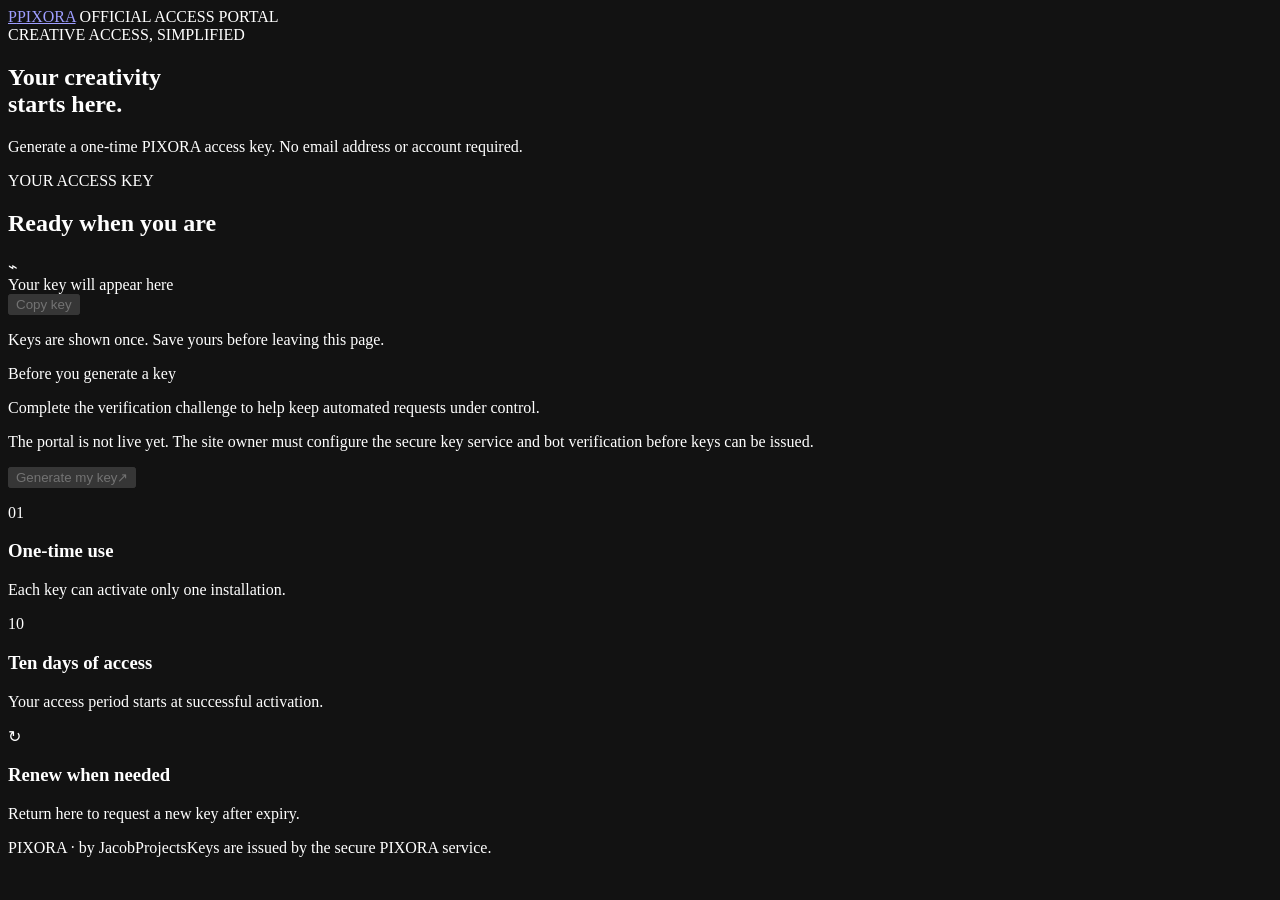
==== key-portal/index.html @ 9bfa37a0 "feat: add static PIXORA key portal frontend" ====
<!doctype html>
<html lang="en">
<head>
  <meta charset="utf-8">
  <meta name="viewport" content="width=device-width, initial-scale=1">
  <meta name="color-scheme" content="dark">
  <meta name="theme-color" content="#11111a">
  <meta name="description" content="Request a PIXORA one-time access key.">
  <title>PIXORA Key Portal</title>
  <link rel="stylesheet" href="./style.css">
  <script src="./portal-config.js"></script>
</head>
<body>
  <main class="shell">
    <header class="topbar">
      <a class="brand" href="./" aria-label="PIXORA Key Portal home"><span class="brand-mark">P</span><span>PIXORA</span></a>
      <span class="top-label">OFFICIAL ACCESS PORTAL</span>
    </header>

    <section class="hero">
      <div class="eyebrow"><span class="pulse"></span> CREATIVE ACCESS, SIMPLIFIED</div>
      <h1>Your creativity<br><span>starts here.</span></h1>
      <p class="intro">Generate a one-time PIXORA access key. No email address or account required.</p>

      <div class="key-card">
        <div class="card-heading">
          <div>
            <span class="section-label">YOUR ACCESS KEY</span>
            <h2 id="card-title">Ready when you are</h2>
          </div>
          <span class="lock-icon" aria-hidden="true">⌁</span>
        </div>
        <div id="key-output" class="key-output" aria-live="polite">
          <span class="placeholder-key">Your key will appear here</span>
        </div>
        <button id="copy-button" class="button button-secondary" type="button" disabled>Copy key</button>
        <p id="key-note" class="fine-print">Keys are shown once. Save yours before leaving this page.</p>
      </div>

      <div class="challenge-wrap">
        <p class="challenge-title">Before you generate a key</p>
        <p class="challenge-copy">Complete the verification challenge to help keep automated requests under control.</p>
        <div id="captcha-container" class="captcha-container">
          <p id="setup-notice" class="setup-notice">The portal is not live yet. The site owner must configure the secure key service and bot verification before keys can be issued.</p>
          <div id="turnstile-slot"></div>
        </div>
        <button id="generate-button" class="button button-primary" type="button" disabled>
          <span>Generate my key</span><span aria-hidden="true">↗</span>
        </button>
        <p id="status" class="status" role="status" aria-live="polite"></p>
      </div>
    </section>

    <section class="benefits" aria-label="Key details">
      <article><span class="benefit-icon">01</span><div><h3>One-time use</h3><p>Each key can activate only one installation.</p></div></article>
      <article><span class="benefit-icon">10</span><div><h3>Ten days of access</h3><p>Your access period starts at successful activation.</p></div></article>
      <article><span class="benefit-icon">↻</span><div><h3>Renew when needed</h3><p>Return here to request a new key after expiry.</p></div></article>
    </section>

    <footer><span>PIXORA · by JacobProjects</span><span>Keys are issued by the secure PIXORA service.</span></footer>
  </main>

  <script>
    (() => {
      const config = window.PIXORA_PORTAL_CONFIG || {};
      const generateButton = document.getElementById('generate-button');
      const copyButton = document.getElementById('copy-button');
      const keyOutput = document.getElementById('key-output');
      const cardTitle = document.getElementById('card-title');
      const keyNote = document.getElementById('key-note');
      const status = document.getElementById('status');
      const setupNotice = document.getElementById('setup-notice');
      let captchaToken = '';
      let issuedKey = '';

      const configured = Boolean(config.apiBaseUrl && config.turnstileSiteKey &&
        !config.apiBaseUrl.includes('YOUR_') && !config.turnstileSiteKey.includes('YOUR_'));

      function setStatus(message, kind = '') {
        status.textContent = message;
        status.className = 'status' + (kind ? ' ' + kind : '');
      }

      if (configured) {
        setupNotice.hidden = true;
        const script = document.createElement('script');
        script.src = 'https://challenges.cloudflare.com/turnstile/v0/api.js?onload=pixoraTurnstileReady&render=explicit';
        script.async = true;
        script.defer = true;
        window.pixoraTurnstileReady = () => {
          window.turnstile.render('#turnstile-slot', {
            sitekey: config.turnstileSiteKey,
            callback: token => {
              captchaToken = token;
              generateButton.disabled = false;
            },
            'expired-callback': () => {
              captchaToken = '';
              generateButton.disabled = true;
            },
            'error-callback': () => {
              captchaToken = '';
              generateButton.disabled = true;
              setStatus('Verification could not load. Please try again.', 'error');
            }
          });
        };
        document.head.appendChild(script);
      }

      generateButton.addEventListener('click', async () => {
        if (!configured || !captchaToken || generateButton.disabled) return;
        generateButton.disabled = true;
        setStatus('Requesting a key securely…');
        try {
          const response = await fetch(config.apiBaseUrl.replace(/\/$/, '') + '/issue-key', {
            method: 'POST',
            headers: { 'Content-Type': 'application/json' },
            body: JSON.stringify({ captchaToken })
          });
          const data = await response.json().catch(() => ({}));
          if (!response.ok || typeof data.key !== 'string' || !data.key) {
            throw new Error(data.error || 'A key could not be issued. Please wait and try again.');
          }
          issuedKey = data.key;
          keyOutput.textContent = issuedKey;
          keyOutput.classList.add('has-key');
          cardTitle.textContent = 'Your key is ready';
          keyNote.textContent = 'Copy this key now. For security, it will not be shown again after you leave or refresh this page.';
          copyButton.disabled = false;
          setStatus('Key generated. Activate it in PIXORA to start your 10-day period.', 'success');
          if (window.turnstile) window.turnstile.reset();
          captchaToken = '';
        } catch (error) {
          setStatus(error.message || 'Something went wrong. Please try again later.', 'error');
          if (window.turnstile) window.turnstile.reset();
          captchaToken = '';
        } finally {
          generateButton.disabled = true;
        }
      });

      copyButton.addEventListener('click', async () => {
        if (!issuedKey) return;
        try {
          await navigator.clipboard.writeText(issuedKey);
          copyButton.textContent = 'Copied!';
        } catch {
          setStatus('Copy was blocked by your browser. Select the key and copy it manually.', 'error');
        }
      });
    })();
  </script>
</body>
</html>
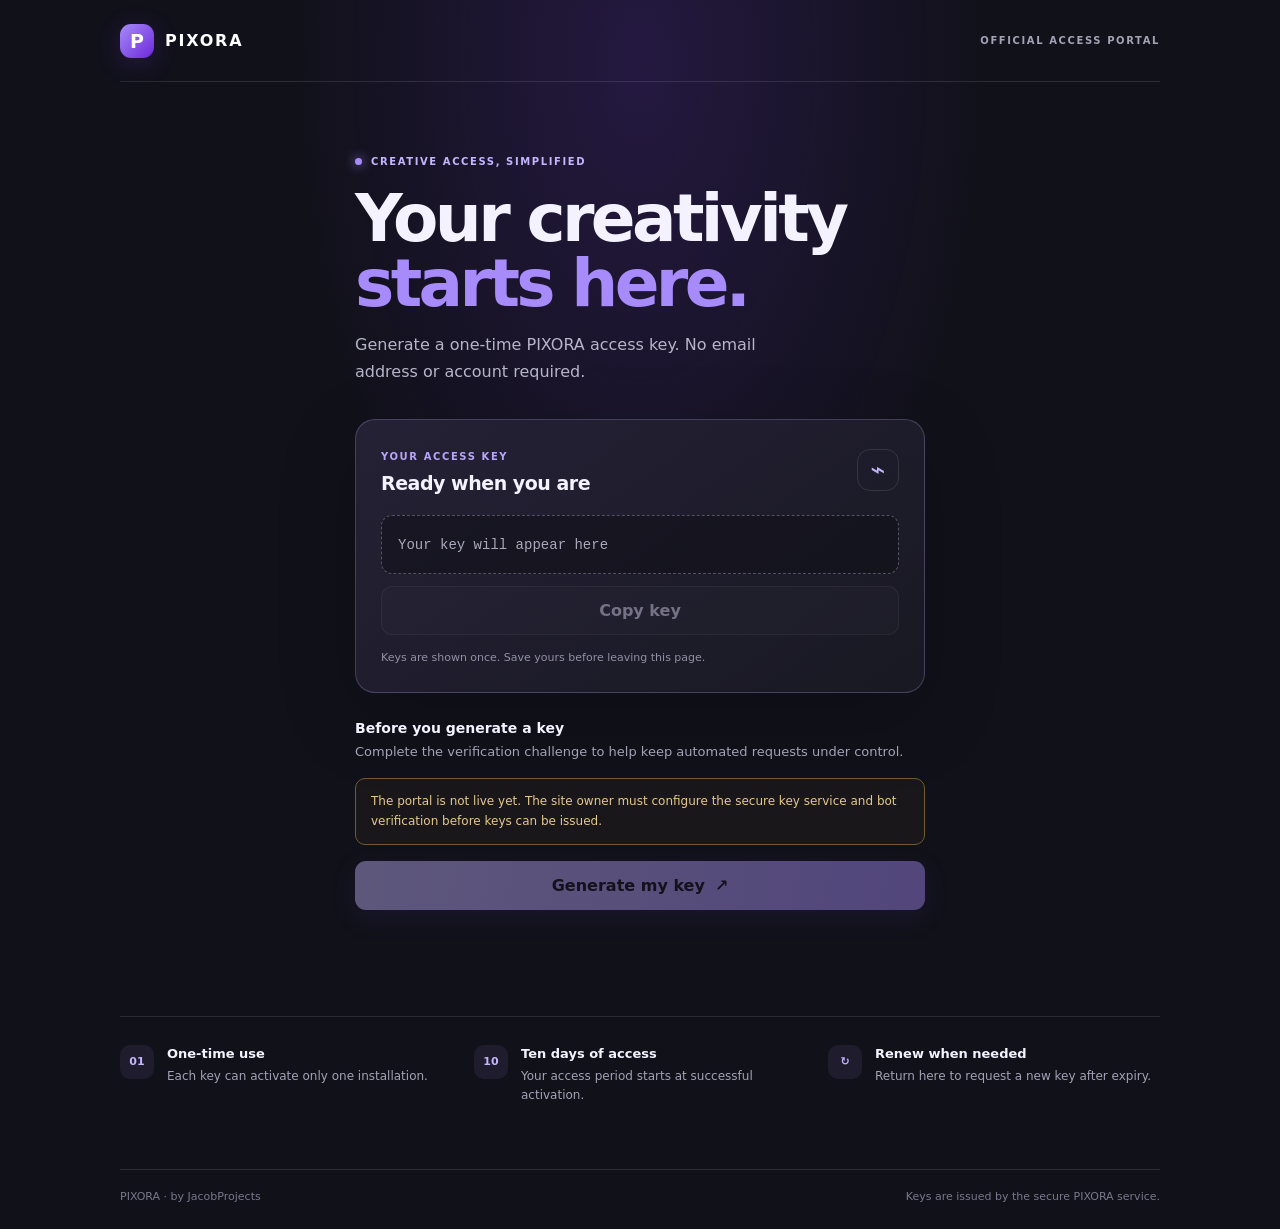
==== commit f6354671: "fix: match portal verification token to key API" ====
--- a/key-portal/index.html
+++ b/key-portal/index.html
@@ -116,7 +116,7 @@
           const response = await fetch(config.apiBaseUrl.replace(/\/$/, '') + '/issue-key', {
             method: 'POST',
             headers: { 'Content-Type': 'application/json' },
-            body: JSON.stringify({ captchaToken })
+            body: JSON.stringify({ turnstileToken: captchaToken })
           });
           const data = await response.json().catch(() => ({}));
           if (!response.ok || typeof data.key !== 'string' || !data.key) {
--- a/key-portal/style.css
+++ b/key-portal/style.css
@@ -0,0 +1,63 @@
+:root {
+  font-family: Inter, ui-sans-serif, system-ui, -apple-system, BlinkMacSystemFont, "Segoe UI", sans-serif;
+  color: #f4f2ff;
+  background: #11111a;
+  font-synthesis: none;
+  text-rendering: optimizeLegibility;
+  -webkit-font-smoothing: antialiased;
+  --muted: #a3a2b6;
+  --line: rgba(255,255,255,.11);
+  --violet: #a78bfa;
+  --panel: #191923;
+}
+* { box-sizing: border-box; }
+body { margin: 0; min-height: 100vh; background: radial-gradient(ellipse at 50% 5%, rgba(124,58,237,.18), transparent 38%), #11111a; }
+button, a { font: inherit; }
+.shell { width: min(100% - 40px, 1040px); margin: 0 auto; }
+.topbar { height: 82px; display: flex; align-items: center; justify-content: space-between; border-bottom: 1px solid var(--line); }
+.brand { display: inline-flex; align-items: center; gap: 11px; color: #fff; text-decoration: none; font-weight: 800; letter-spacing: .11em; }
+.brand-mark { display: grid; place-items: center; width: 34px; height: 34px; border-radius: 11px; background: linear-gradient(135deg,#a78bfa,#6d28d9); font-size: 19px; letter-spacing: 0; box-shadow: 0 5px 24px #7c3aed38; }
+.top-label, .eyebrow, .section-label { color: var(--muted); font-size: 10px; letter-spacing: .16em; font-weight: 750; }
+.hero { width: min(100%, 570px); margin: 74px auto 0; }
+.eyebrow { display: flex; align-items: center; gap: 9px; color: #c4b5fd; }
+.pulse { width: 7px; height: 7px; border-radius: 50%; background: #a78bfa; box-shadow: 0 0 12px #a78bfa; }
+h1 { margin: 19px 0 14px; font-size: clamp(42px, 7vw, 66px); line-height: .99; letter-spacing: -.055em; font-weight: 780; }
+h1 span { color: var(--violet); }
+.intro { max-width: 440px; margin: 0; color: #b7b5c9; font-size: 16px; line-height: 1.7; }
+.key-card { margin-top: 34px; padding: 25px; border: 1px solid rgba(196,181,253,.24); border-radius: 20px; background: linear-gradient(145deg,rgba(38,34,55,.97),rgba(25,25,35,.98)); box-shadow: 0 25px 80px #0003; }
+.card-heading { display: flex; align-items: center; justify-content: space-between; gap: 16px; }
+.section-label { color: #b7a5f9; }
+h2 { margin: 8px 0 0; font-size: 19px; letter-spacing: -.025em; }
+.lock-icon { display: grid; place-items: center; width: 42px; height: 42px; border: 1px solid var(--line); border-radius: 13px; color: #c4b5fd; font-size: 25px; }
+.key-output { display: flex; align-items: center; min-height: 59px; margin: 21px 0 12px; padding: 0 16px; border: 1px dashed #555064; border-radius: 11px; background: #11111a9c; color: #aaa8ba; font-family: ui-monospace, SFMono-Regular, Menlo, monospace; font-size: 14px; overflow-wrap: anywhere; }
+.key-output.has-key { color: #ddd6fe; border-style: solid; border-color: #8b5cf6; user-select: all; }
+.button { display: flex; align-items: center; justify-content: center; gap: 10px; width: 100%; min-height: 49px; border: 0; border-radius: 11px; font-weight: 720; cursor: pointer; transition: transform .15s, opacity .15s, background .15s; }
+.button:enabled:hover { transform: translateY(-1px); }
+.button:disabled { opacity: .43; cursor: not-allowed; }
+.button-primary { color: #17121f; background: linear-gradient(100deg,#c4b5fd,#a78bfa); box-shadow: 0 8px 25px #8b5cf62b; }
+.button-secondary { color: #e8e2ff; background: #ffffff0b; border: 1px solid var(--line); }
+.fine-print { margin: 14px 0 0; color: #9290a5; font-size: 11px; line-height: 1.6; }
+.challenge-wrap { margin-top: 27px; }
+.challenge-title { margin: 0 0 6px; font-size: 14px; font-weight: 700; }
+.challenge-copy { margin: 0; color: var(--muted); font-size: 13px; line-height: 1.6; }
+.captcha-container { margin: 16px 0; }
+.setup-notice { margin: 0; padding: 13px 15px; border: 1px solid #725b2f; border-radius: 10px; background: #5b43181f; color: #e5c98c; font-size: 12px; line-height: 1.6; }
+#turnstile-slot { min-height: 0; }
+.status { min-height: 20px; margin: 12px 0 0; color: var(--muted); font-size: 12px; line-height: 1.5; }
+.status.success { color: #86efac; }
+.status.error { color: #fca5a5; }
+.benefits { display: grid; grid-template-columns: repeat(3,1fr); gap: 22px; margin: 74px 0 64px; padding-top: 28px; border-top: 1px solid var(--line); }
+.benefits article { display: flex; align-items: flex-start; gap: 13px; }
+.benefit-icon { display: grid; place-items: center; flex: 0 0 34px; height: 34px; border-radius: 10px; background: #a78bfa16; color: #c4b5fd; font-size: 11px; font-weight: 800; }
+h3 { margin: 1px 0 6px; font-size: 13px; }
+.benefits p { margin: 0; color: var(--muted); font-size: 12px; line-height: 1.6; }
+footer { display: flex; justify-content: space-between; gap: 16px; padding: 20px 0 26px; border-top: 1px solid var(--line); color: #79788d; font-size: 11px; }
+@media (max-width: 650px) {
+  .shell { width: min(100% - 30px, 540px); }
+  .topbar { height: 68px; }
+  .top-label { font-size: 8px; }
+  .hero { margin-top: 52px; }
+  .key-card { padding: 19px; }
+  .benefits { grid-template-columns: 1fr; gap: 18px; margin: 50px 0 42px; }
+  footer { flex-direction: column; }
+}
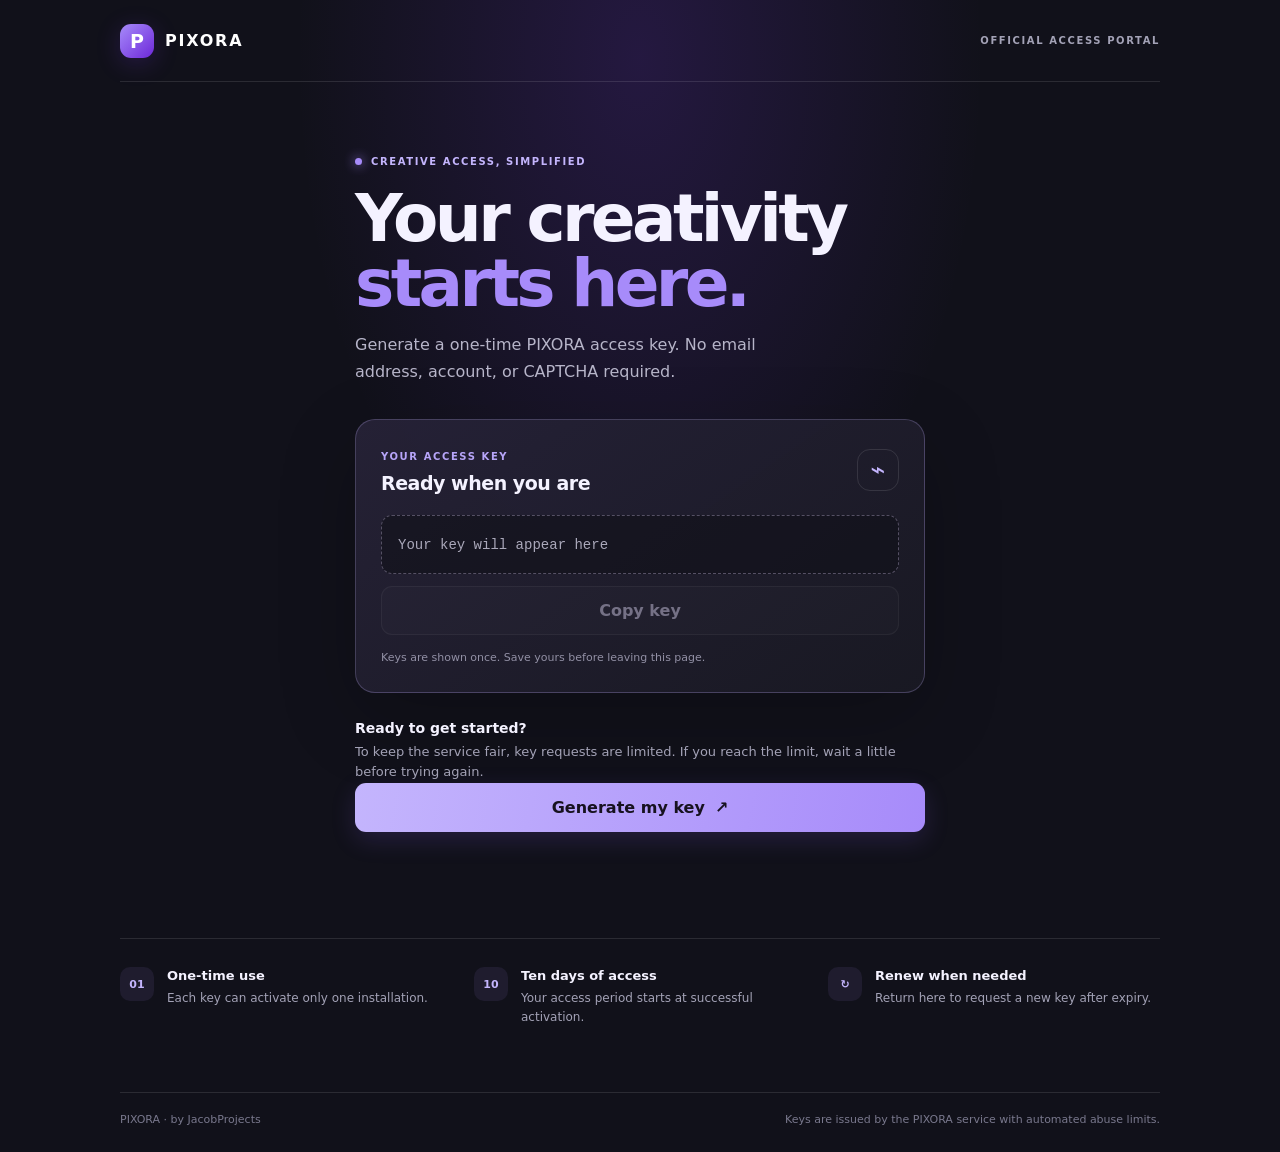
==== commit 91e5c461: "Remove CAPTCHA from PIXORA key portal" ====
--- a/key-portal/index.html
+++ b/key-portal/index.html
@@ -20,7 +20,7 @@
     <section class="hero">
       <div class="eyebrow"><span class="pulse"></span> CREATIVE ACCESS, SIMPLIFIED</div>
       <h1>Your creativity<br><span>starts here.</span></h1>
-      <p class="intro">Generate a one-time PIXORA access key. No email address or account required.</p>
+      <p class="intro">Generate a one-time PIXORA access key. No email address, account, or CAPTCHA required.</p>
 
       <div class="key-card">
         <div class="card-heading">
@@ -38,13 +38,9 @@
       </div>
 
       <div class="challenge-wrap">
-        <p class="challenge-title">Before you generate a key</p>
-        <p class="challenge-copy">Complete the verification challenge to help keep automated requests under control.</p>
-        <div id="captcha-container" class="captcha-container">
-          <p id="setup-notice" class="setup-notice">The portal is not live yet. The site owner must configure the secure key service and bot verification before keys can be issued.</p>
-          <div id="turnstile-slot"></div>
-        </div>
-        <button id="generate-button" class="button button-primary" type="button" disabled>
+        <p class="challenge-title">Ready to get started?</p>
+        <p class="challenge-copy">To keep the service fair, key requests are limited. If you reach the limit, wait a little before trying again.</p>
+        <button id="generate-button" class="button button-primary" type="button">
           <span>Generate my key</span><span aria-hidden="true">↗</span>
         </button>
         <p id="status" class="status" role="status" aria-live="polite"></p>
@@ -57,7 +53,7 @@
       <article><span class="benefit-icon">↻</span><div><h3>Renew when needed</h3><p>Return here to request a new key after expiry.</p></div></article>
     </section>
 
-    <footer><span>PIXORA · by JacobProjects</span><span>Keys are issued by the secure PIXORA service.</span></footer>
+    <footer><span>PIXORA · by JacobProjects</span><span>Keys are issued by the PIXORA service with automated abuse limits.</span></footer>
   </main>
 
   <script>
@@ -69,57 +65,34 @@
       const cardTitle = document.getElementById('card-title');
       const keyNote = document.getElementById('key-note');
       const status = document.getElementById('status');
-      const setupNotice = document.getElementById('setup-notice');
-      let captchaToken = '';
       let issuedKey = '';
 
-      const configured = Boolean(config.apiBaseUrl && config.turnstileSiteKey &&
-        !config.apiBaseUrl.includes('YOUR_') && !config.turnstileSiteKey.includes('YOUR_'));
+      const configured = Boolean(config.apiBaseUrl && config.publishableKey &&
+        !config.apiBaseUrl.includes('YOUR_') && !config.publishableKey.includes('YOUR_'));
 
       function setStatus(message, kind = '') {
         status.textContent = message;
         status.className = 'status' + (kind ? ' ' + kind : '');
       }
 
-      if (configured) {
-        setupNotice.hidden = true;
-        const script = document.createElement('script');
-        script.src = 'https://challenges.cloudflare.com/turnstile/v0/api.js?onload=pixoraTurnstileReady&render=explicit';
-        script.async = true;
-        script.defer = true;
-        window.pixoraTurnstileReady = () => {
-          window.turnstile.render('#turnstile-slot', {
-            sitekey: config.turnstileSiteKey,
-            callback: token => {
-              captchaToken = token;
-              generateButton.disabled = false;
-            },
-            'expired-callback': () => {
-              captchaToken = '';
-              generateButton.disabled = true;
-            },
-            'error-callback': () => {
-              captchaToken = '';
-              generateButton.disabled = true;
-              setStatus('Verification could not load. Please try again.', 'error');
-            }
-          });
-        };
-        document.head.appendChild(script);
+      if (!configured) {
+        generateButton.disabled = true;
+        setStatus('The key service is not configured yet. Please try again later.', 'error');
       }
 
       generateButton.addEventListener('click', async () => {
-        if (!configured || !captchaToken || generateButton.disabled) return;
+        if (!configured || generateButton.disabled) return;
         generateButton.disabled = true;
         setStatus('Requesting a key securely…');
         try {
           const response = await fetch(config.apiBaseUrl.replace(/\/$/, '') + '/issue-key', {
             method: 'POST',
-            headers: { 'Content-Type': 'application/json' },
-            body: JSON.stringify({ turnstileToken: captchaToken })
+            headers: { 'Content-Type': 'application/json', 'apikey': config.publishableKey },
+            body: JSON.stringify({})
           });
           const data = await response.json().catch(() => ({}));
           if (!response.ok || typeof data.key !== 'string' || !data.key) {
+            if (response.status === 429) throw new Error(data.error || 'Too many requests. Please wait a while and try again.');
             throw new Error(data.error || 'A key could not be issued. Please wait and try again.');
           }
           issuedKey = data.key;
@@ -129,14 +102,10 @@
           keyNote.textContent = 'Copy this key now. For security, it will not be shown again after you leave or refresh this page.';
           copyButton.disabled = false;
           setStatus('Key generated. Activate it in PIXORA to start your 10-day period.', 'success');
-          if (window.turnstile) window.turnstile.reset();
-          captchaToken = '';
         } catch (error) {
           setStatus(error.message || 'Something went wrong. Please try again later.', 'error');
-          if (window.turnstile) window.turnstile.reset();
-          captchaToken = '';
         } finally {
-          generateButton.disabled = true;
+          generateButton.disabled = false;
         }
       });
 
